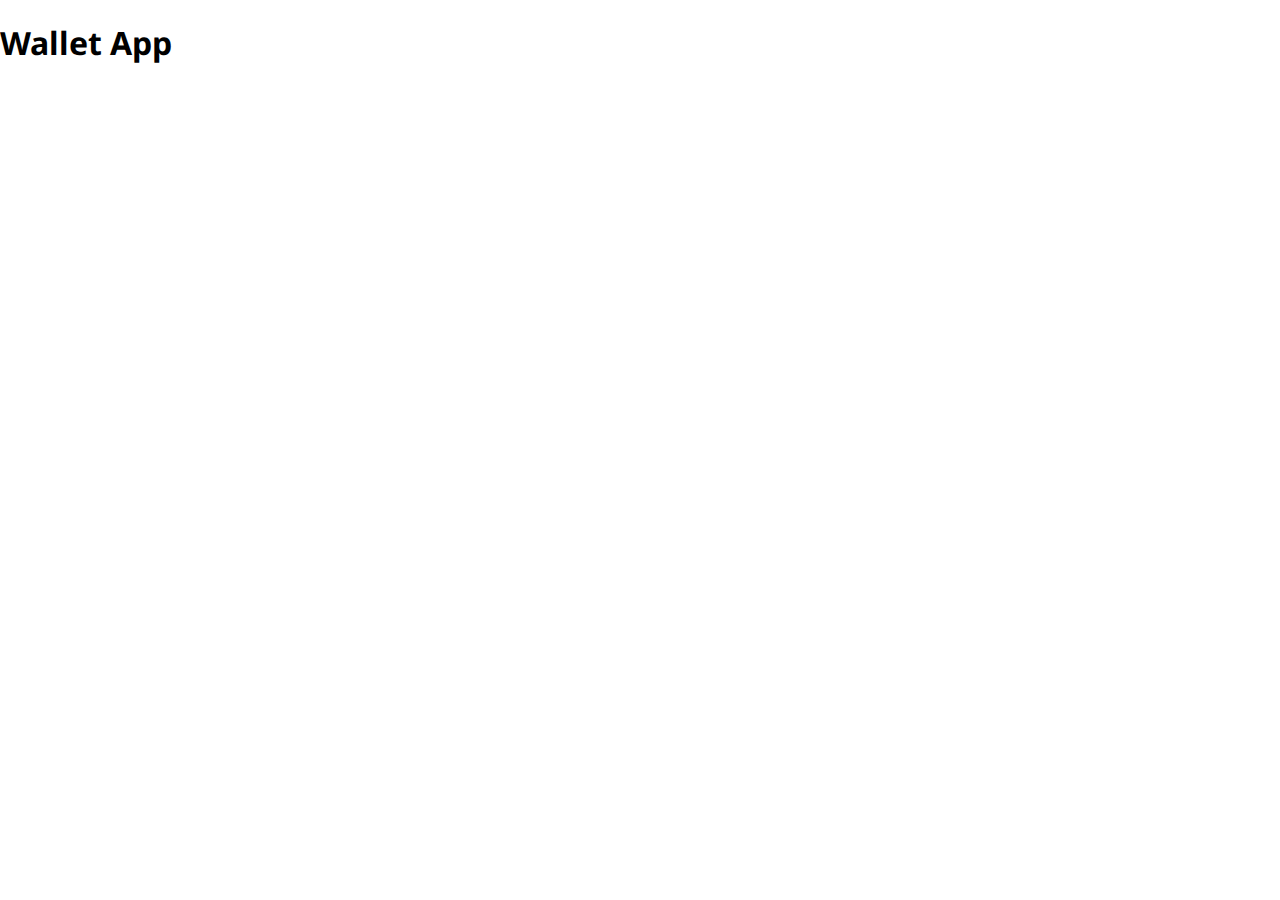
==== index.html @ d7113bfd "initial commit" ====
<!DOCTYPE html>
<html lang="pt-BR">
<head>
  <meta charset="UTF-8">
  <meta http-equiv="X-UA-Compatible" content="IE=edge">
  <title>Wallet App - Login</title>
  <link rel="stylesheet" href="styles.css">
  <script src="index.js"></script>
</head>
<body>
  <h1>Wallet App</h1>
</body>
</html>
---- styles.css ----
@import url('https://fonts.googleapis.com/css2?family=Noto+Sans:ital,wght@0,100;0,200;0,300;0,400;0,500;0,600;0,700;0,800;0,900;1,100;1,200;1,300;1,400;1,500;1,600;1,700;1,800;1,900&display=swap');

body {
  padding: 0px;
  margin: 0px;
  font-family: 'Noto Sans', sans-serif;
}
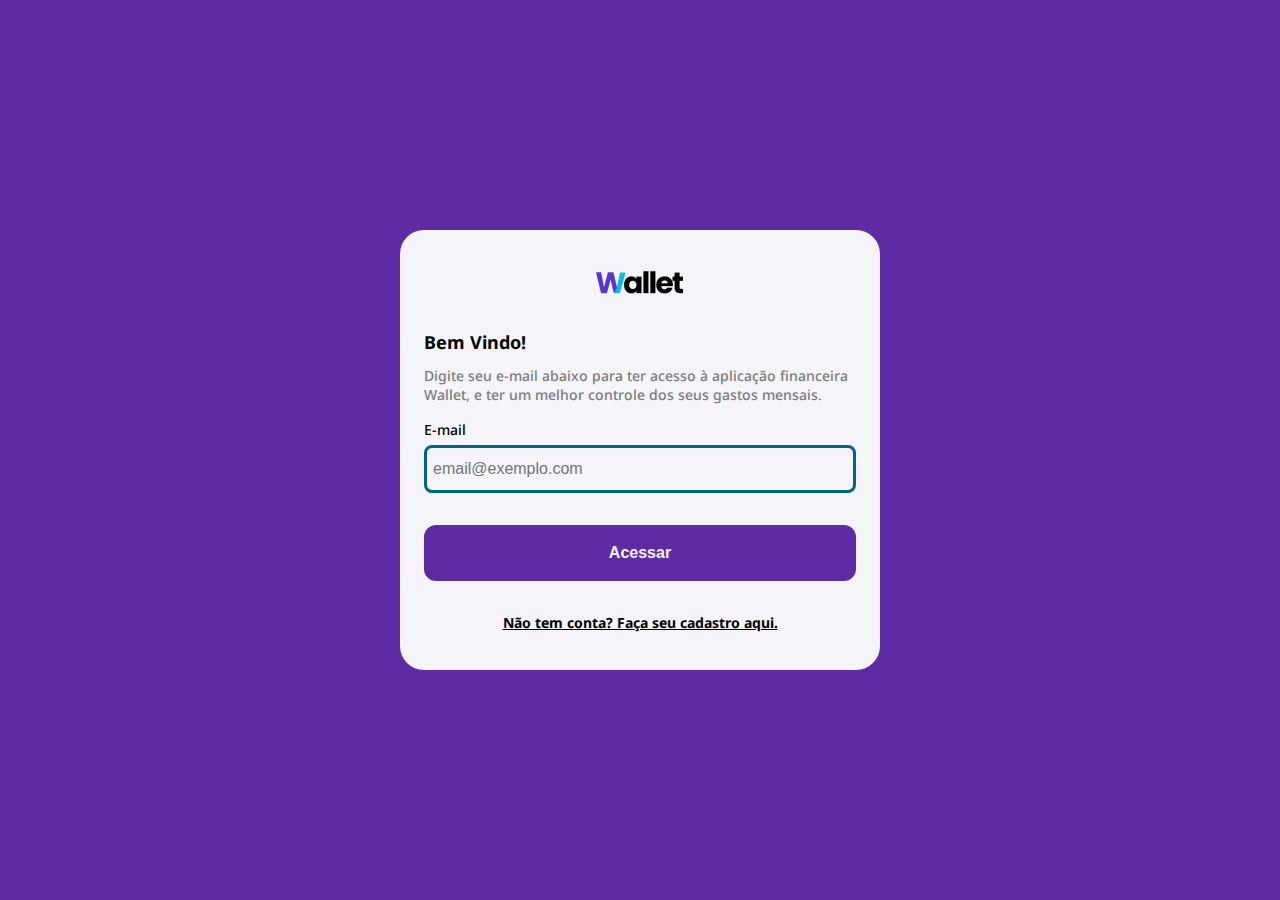
==== commit f815c320: "UI for login completed" ====
--- a/index.html
+++ b/index.html
@@ -1,13 +1,28 @@
 <!DOCTYPE html>
 <html lang="pt-BR">
-<head>
-  <meta charset="UTF-8">
-  <meta http-equiv="X-UA-Compatible" content="IE=edge">
-  <title>Wallet App - Login</title>
-  <link rel="stylesheet" href="styles.css">
-  <script src="index.js"></script>
-</head>
-<body>
-  <h1>Wallet App</h1>
-</body>
-</html>+  <head>
+    <meta charset="UTF-8" />
+    <meta http-equiv="X-UA-Compatible" content="IE=edge" />
+    <title>Wallet App - Login</title>
+    <link rel="stylesheet" href="styles.css" />
+    <script src="index.js"></script>
+  </head>
+  <body>
+    <div class="auth-container">
+      <div class="auth-content">
+        <div class="auth-content-container">
+          <img class="logo" src="src/img/logo.png" alt="Logo da carteira" />
+          <h3 class="full-width text-left mt larger">Bem Vindo!</h3>
+          <p class="mt small">
+            Digite seu e-mail abaixo para ter acesso à aplicação financeira
+            Wallet, e ter um melhor controle dos seus gastos mensais.
+          </p>
+          <label class="mt" for="input-email">E-mail</label>
+          <input class="mt smaller" placeholder="email@exemplo.com" type="email" name="input-email" id="input-email">
+          <button class="full-width mt larger">Acessar</button>
+          <a class="mt larger" href="">Não tem conta? Faça seu cadastro aqui.</a>
+        </div>
+      </div>
+    </div>
+  </body>
+</html>
--- a/styles.css
+++ b/styles.css
@@ -1,7 +1,161 @@
-@import url('https://fonts.googleapis.com/css2?family=Noto+Sans:ital,wght@0,100;0,200;0,300;0,400;0,500;0,600;0,700;0,800;0,900;1,100;1,200;1,300;1,400;1,500;1,600;1,700;1,800;1,900&display=swap');
+@import url("https://fonts.googleapis.com/css2?family=Noto+Sans:ital,wght@0,100;0,200;0,300;0,400;0,500;0,600;0,700;0,800;0,900;1,100;1,200;1,300;1,400;1,500;1,600;1,700;1,800;1,900&display=swap");
 
 body {
   padding: 0px;
   margin: 0px;
-  font-family: 'Noto Sans', sans-serif;
+  font-family: "Noto Sans", sans-serif;
+  color: #010400;
+}
+
+h1 {
+  font-size: 40px;
+  font-weight: bolder;
+  padding: 0px;
+  margin: 0px;
+}
+
+h2 {
+  font-size: 24px;
+  font-weight: bold;
+  padding: 0px;
+  margin: 0px;
+}
+
+h3 {
+  font-size: 18px;
+  font-weight: bold;
+  padding: 0px;
+  margin: 0px;
+}
+
+h4 {
+  font-size: 16px;
+  font-weight: 700;
+  color: #7c7c7c;
+  padding: 0px;
+  margin: 0px;
+}
+
+p {
+  font-size: 14px;
+  font-weight: 500;
+  color: #7c7c7c;
+  padding: 0px;
+  margin: 0px;
+}
+
+label {
+  width: 100%;
+  font-size: 14px;
+  font-weight: 500;
+}
+
+a {
+  font-size: 14px;
+  font-weight: 700;
+  text-decoration: underline;
+  color: #010400;
+}
+
+button {
+  background-color: #5f2ba5;
+  height: 56px;
+  width: 432px;
+  border-radius: 12px;
+  color: #f4f4f9;
+  font-weight: bold;
+  font-size: 16px;
+  border-color: #5f2ba5;
+  border-width: 2px;
+  border-style: solid;
+}
+
+button.small {
+  background-color: #f4f4f9;
+  color: #010400;
+  font-size: 14px;
+  border-radius: 8px;
+  width: 90px;
+  height: 36px;
+}
+
+input {
+  background-color: #f4f4f9;
+  width: 100%;
+  height: 48px;
+  border-color: #016589;
+  border-style: solid;
+  border-width: 3px;
+  border-radius: 8px;
+  color: #010400;
+  font-size: 16px;
+  box-sizing: border-box;
+  padding: 6px;
+}
+
+.full-width {
+  width: 100%;
+}
+
+.text-center {
+  text-align: center;
+}
+
+.text-left {
+  text-align: left;
+}
+
+.mt.smaller {
+  margin-top: 6px;
+}
+
+.mt.small {
+  margin-top: 12px;
+}
+
+.mt {
+  margin-top: 16px;
+}
+
+.mt.large {
+  margin-top: 24px;
+}
+
+.mt.larger {
+  margin-top: 32px;
+}
+
+.logo {
+  width: 88px;
+  height: auto;
+}
+
+.auth-container {
+  width: 100vw;
+  height: 100vh;
+  display: flex;
+  align-items: center;
+  justify-content: center;
+  background-color: #5f2ba5;
+}
+
+.auth-content {
+  display: flex;
+  align-items: center;
+  justify-content: center;
+  width: 480px;
+  height: auto;
+  min-height: 440px;
+  border-radius: 24px;
+  background-color: #f4f4f9;
+}
+
+.auth-content-container {
+  display: flex;
+  flex-direction: column;
+  align-items: center;
+  justify-content: center;
+  width: 100%;
+  height: 100%;
+  padding: 24px;
 }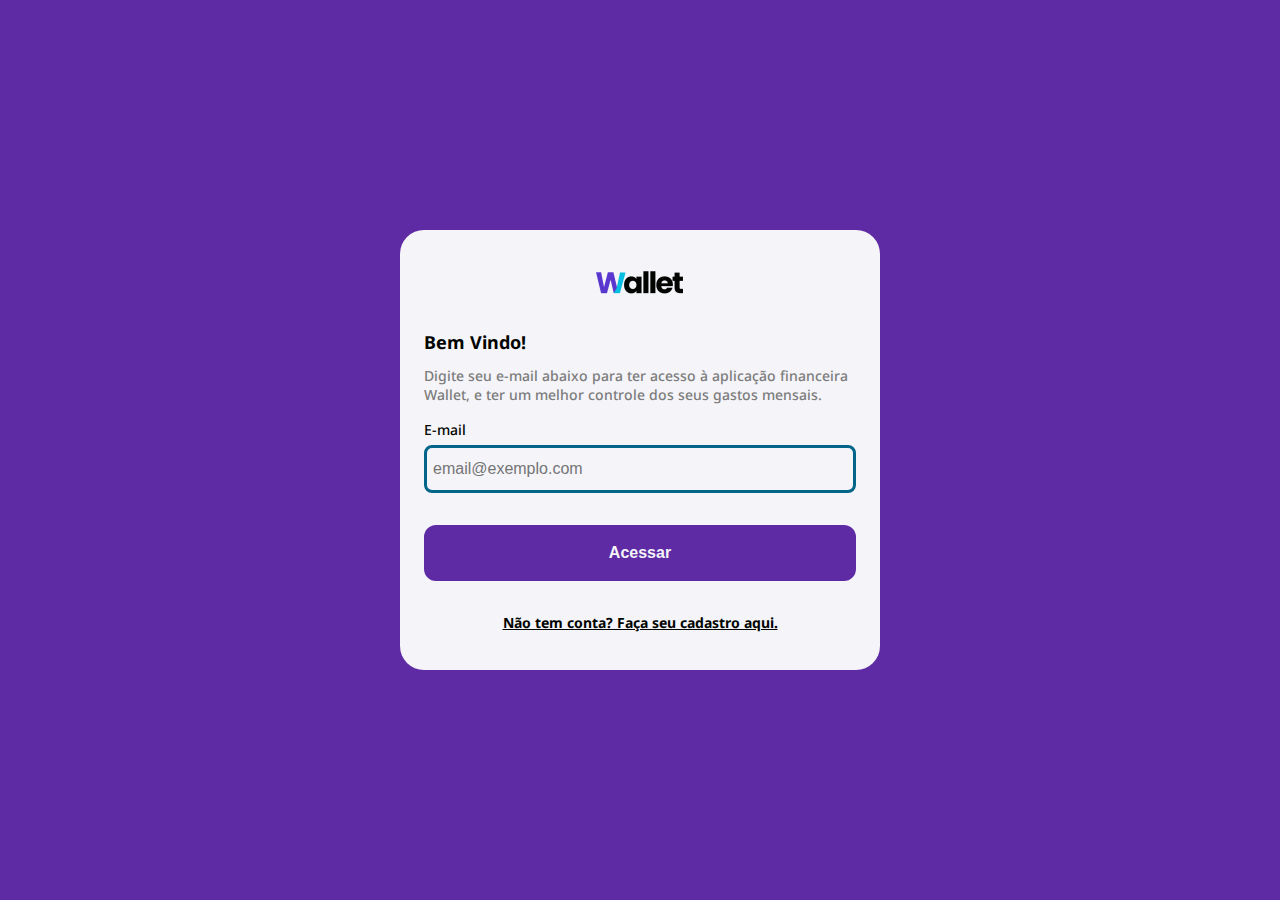
==== commit 1dc16c7b: "integrate user initial validation" ====
--- a/index.html
+++ b/index.html
@@ -18,9 +18,17 @@
             Wallet, e ter um melhor controle dos seus gastos mensais.
           </p>
           <label class="mt" for="input-email">E-mail</label>
-          <input class="mt smaller" placeholder="email@exemplo.com" type="email" name="input-email" id="input-email">
-          <button class="full-width mt larger">Acessar</button>
-          <a class="mt larger" href="">Não tem conta? Faça seu cadastro aqui.</a>
+          <input
+            class="mt smaller"
+            placeholder="email@exemplo.com"
+            type="email"
+            name="input-email"
+            id="input-email"
+          />
+          <button onclick="onClickLogin()" class="full-width mt larger">Acessar</button>
+          <a class="mt larger" href="src/pages/register/index.html"
+            >Não tem conta? Faça seu cadastro aqui.</a
+          >
         </div>
       </div>
     </div>
--- a/styles.css
+++ b/styles.css
@@ -68,6 +68,7 @@
   border-color: #5f2ba5;
   border-width: 2px;
   border-style: solid;
+  cursor: pointer;
 }
 
 button.small {
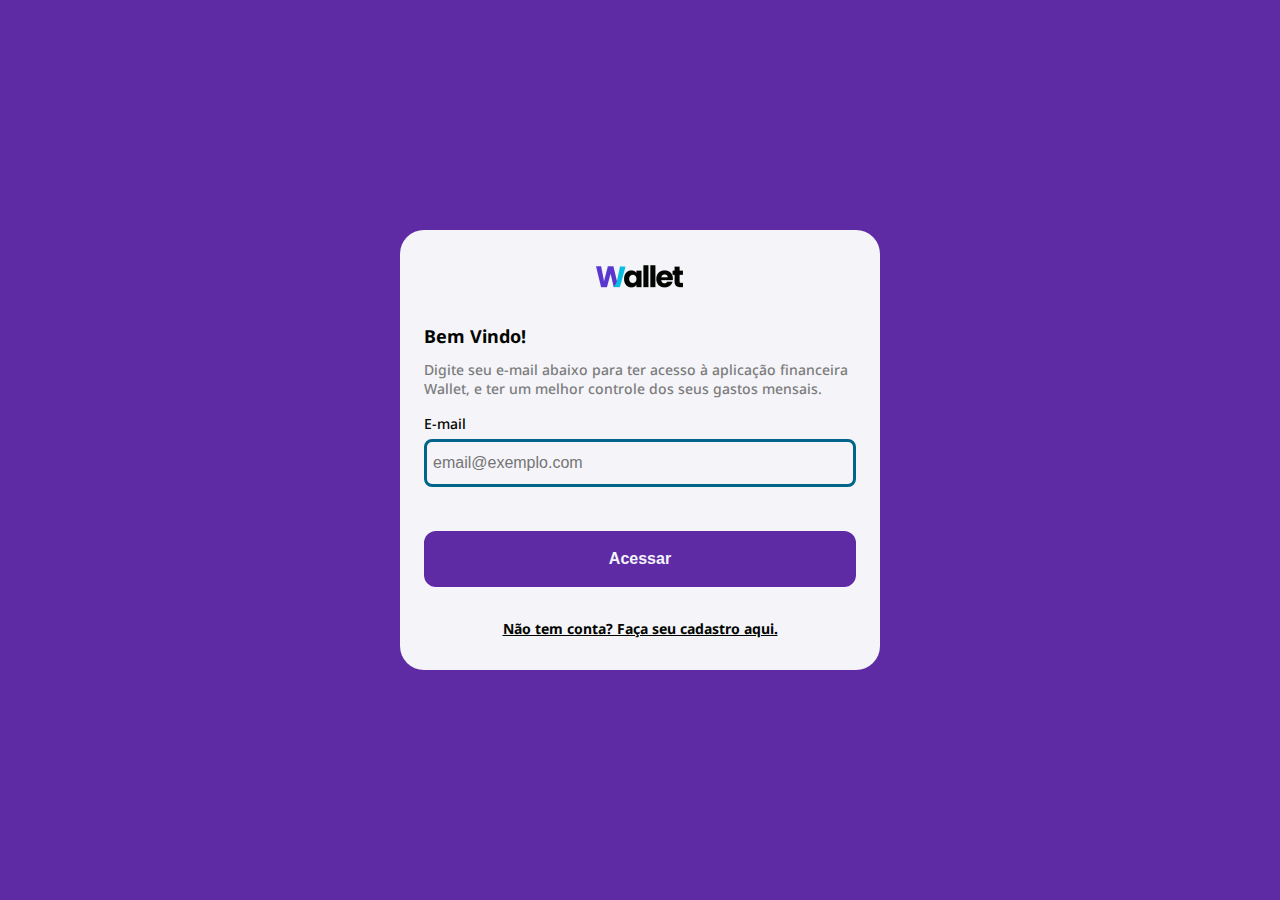
==== commit f1b4b850: "responsiveness on mobile implemented" ====
--- a/index.html
+++ b/index.html
@@ -3,8 +3,10 @@
   <head>
     <meta charset="UTF-8" />
     <meta http-equiv="X-UA-Compatible" content="IE=edge" />
+    <meta name="viewport" content="width=device-width, initial-scale=1.0">
     <title>Wallet App - Login</title>
     <link rel="stylesheet" href="styles.css" />
+    <link rel="stylesheet" href="mobile.css" />
     <script src="index.js"></script>
   </head>
   <body>
@@ -34,3 +36,5 @@
     </div>
   </body>
 </html>
+
+
--- a/styles.css
+++ b/styles.css
@@ -72,7 +72,7 @@
 }
 
 button.small {
-  background-color: #f4f4f9;
+  background-color: #ffffff;
   color: #010400;
   font-size: 14px;
   border-radius: 8px;
@@ -81,6 +81,21 @@
 }
 
 input {
+  background-color: #f4f4f9;
+  width: 100%;
+  height: 48px;
+  border-color: #016589;
+  border-style: solid;
+  border-width: 3px;
+  border-radius: 8px;
+  color: #010400;
+  font-size: 16px;
+  box-sizing: border-box;
+  padding: 6px;
+  margin-bottom: 12px;
+}
+
+select {
   background-color: #f4f4f9;
   width: 100%;
   height: 48px;
@@ -159,4 +174,4 @@
   width: 100%;
   height: 100%;
   padding: 24px;
-}+}
--- a/mobile.css
+++ b/mobile.css
@@ -0,0 +1,48 @@
+@media only screen and (max-device-width: 520px) {
+  h3 {
+    font-size: 24px;
+    font-weight: bold;
+  }
+
+  p {
+    font-size: 16px;
+    font-weight: 500;
+  }
+
+  label {
+    font-size: 16px;
+  }
+
+  input {
+    height: 48px;
+    font-size: 16px;
+    margin-bottom: 0px;
+  }
+
+  button {
+    height: 48px;
+    border-radius: 12px;
+    font-size: 16px;
+    margin-top: 0px;
+  }
+
+  a {
+    font-size: 14px;
+  }
+
+  .logo {
+    width: 100px;
+    height: auto;
+  }
+
+  .auth-content {
+    width: 90%;
+    height: auto;
+  }
+
+  .auth-content-container {
+    width: 90%;
+    height: 100%;
+    padding: 24px;
+  }
+}
